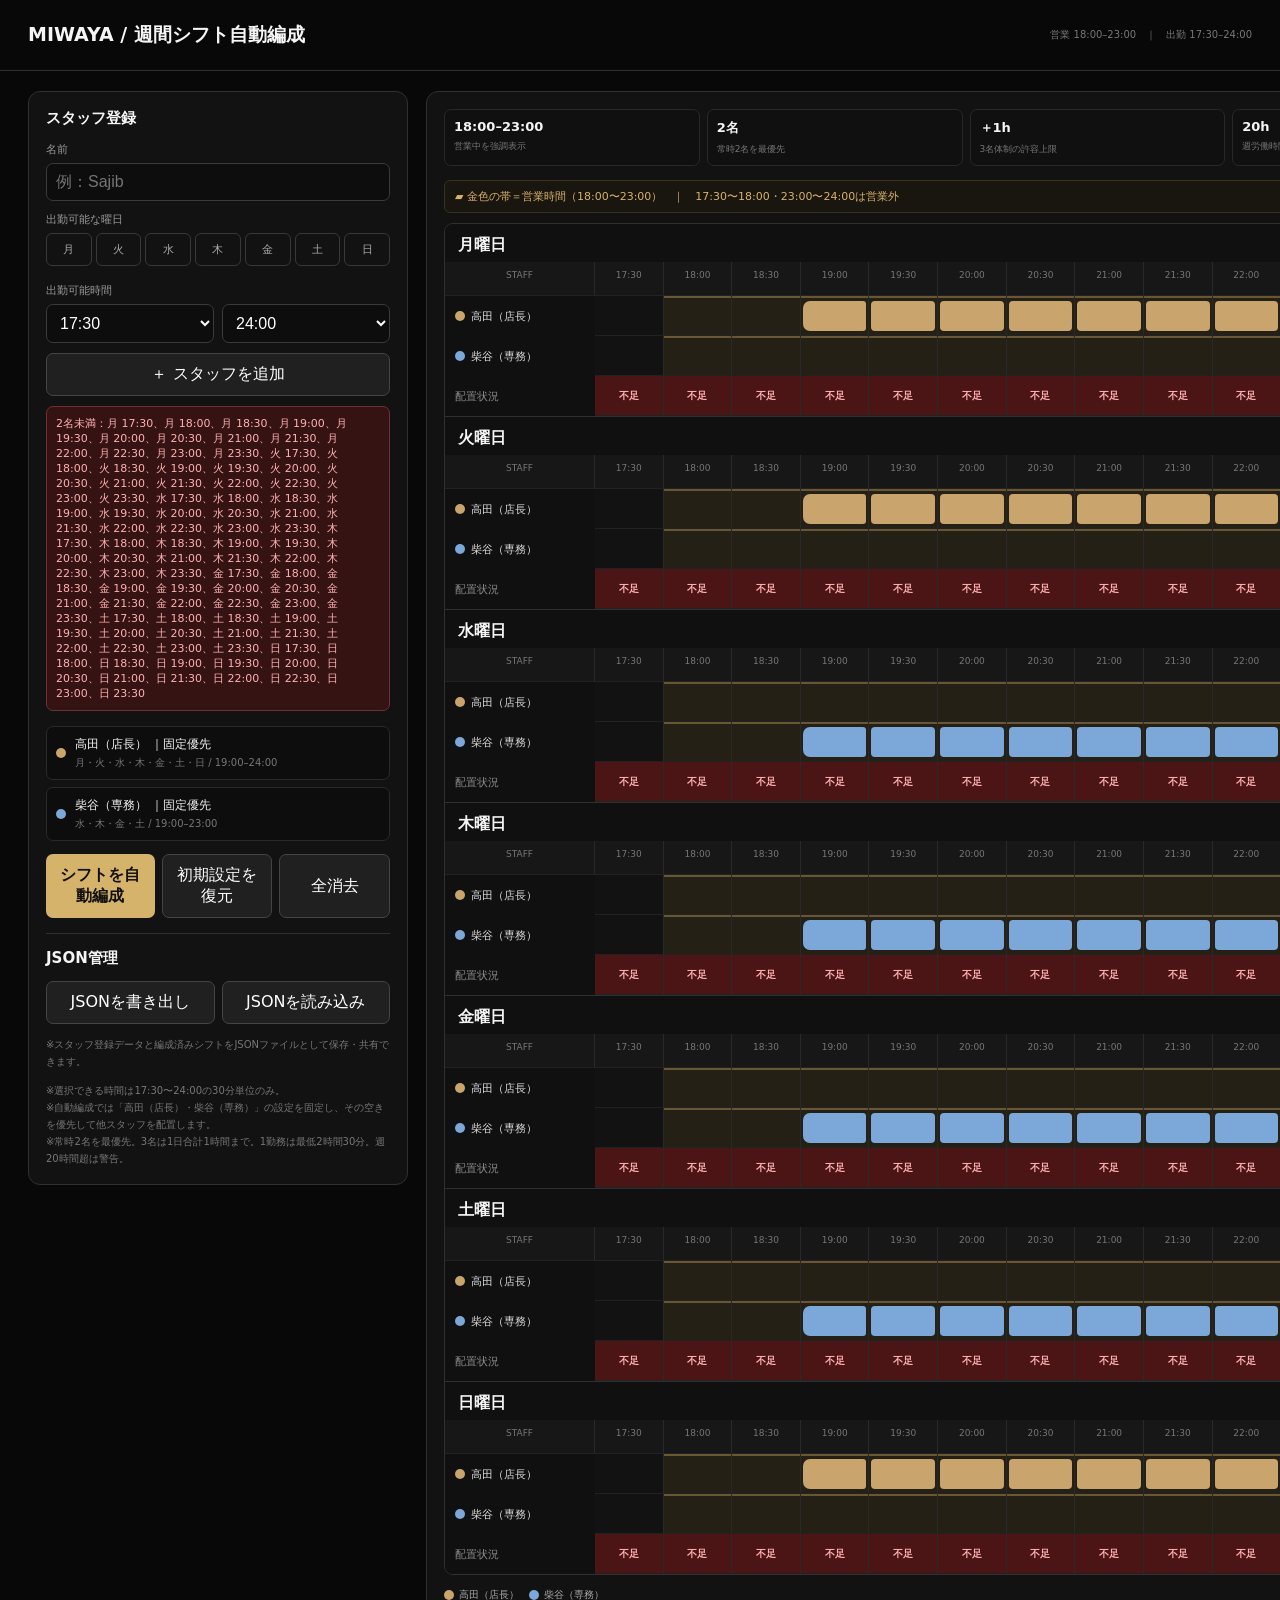
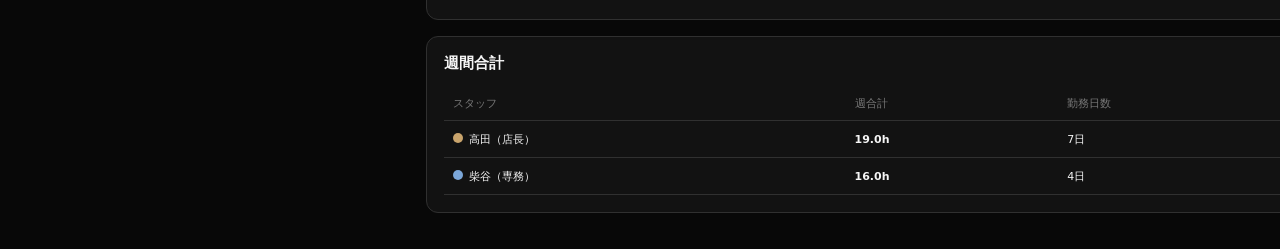
==== original/miwaya_shift_scheduler.html @ 5a9e6149 "Initial shift scheduler app" ====
<!DOCTYPE html>
<html lang="ja">
<head>
<meta charset="UTF-8">
<meta name="viewport" content="width=device-width, initial-scale=1.0">
<title>MIWAYA｜週間シフト自動編成</title>
<link rel="stylesheet" href="css/miwaya_shift_scheduler.css">
</head>
<body>
<header><h1>MIWAYA / 週間シフト自動編成</h1><div class="header-note">営業 18:00–23:00　｜　出勤 17:30–24:00</div></header>
<div class="wrap"><div class="grid">
<section>
<div class="panel">
<h2>スタッフ登録</h2>
<label>名前</label><input id="name" type="text" placeholder="例：Sajib">
<label style="margin-top:11px">出勤可能な曜日</label>
<div class="days" id="days">
<label class="daycheck"><input type="checkbox" value="0"><span>月</span></label><label class="daycheck"><input type="checkbox" value="1"><span>火</span></label>
<label class="daycheck"><input type="checkbox" value="2"><span>水</span></label><label class="daycheck"><input type="checkbox" value="3"><span>木</span></label>
<label class="daycheck"><input type="checkbox" value="4"><span>金</span></label><label class="daycheck"><input type="checkbox" value="5"><span>土</span></label>
<label class="daycheck"><input type="checkbox" value="6"><span>日</span></label></div>
<label style="margin-top:11px">出勤可能時間</label>
<div class="time-grid"><select id="from"></select><select id="to"></select></div>
<button id="add-person" class="btn secondary add" type="button">＋ スタッフを追加</button>
<div id="error" class="error"></div><div id="people" class="people"></div>
<div class="actions"><button id="generate" class="btn primary" type="button">シフトを自動編成</button><button id="load-demo" class="btn secondary" type="button">初期設定を復元</button><button id="clear-all" class="btn secondary" type="button">全消去</button></div>
<div class="data-actions">
<h2>JSON管理</h2>
<input id="import-json-file" class="visually-hidden" type="file" accept="application/json,.json">
<div class="actions"><button id="export-json" class="btn secondary" type="button">JSONを書き出し</button><button id="import-json" class="btn secondary" type="button">JSONを読み込み</button></div>
<div id="data-status" class="data-status"></div>
<div class="notice">※スタッフ登録データと編成済みシフトをJSONファイルとして保存・共有できます。</div>
</div>
<div class="notice">※選択できる時間は17:30〜24:00の30分単位のみ。<br>※自動編成では「高田（店長）・柴谷（専務）」の設定を固定し、その空きを優先して他スタッフを配置します。<br>※常時2名を最優先。3名は1日合計1時間まで。1勤務は最低2時間30分。週20時間超は警告。</div>
</div>
</section>
<section>
<div class="panel">
<div class="constraints">
<div class="constraint"><b>18:00–23:00</b><span>営業中を強調表示</span></div><div class="constraint"><b>2名</b><span>常時2名を最優先</span></div><div class="constraint"><b>＋1h</b><span>3名体制の許容上限</span></div><div class="constraint"><b>20h</b><span>週労働時間の目標上限</span></div>
</div>
<div class="open-label">▰ 金色の帯＝営業時間（18:00〜23:00）　｜　17:30〜18:00・23:00〜24:00は営業外</div>
<div class="schedule-wrap"><div id="schedule" class="schedule"><div class="empty">スタッフを登録して「シフトを自動編成」を押してください。</div></div></div>
<div id="legend" class="legend"></div>
</div>
<div class="panel summary"><h2>週間合計</h2><div id="summary"><div class="empty">まだ編成されていません。</div></div></div>
</section>
</div></div>

<script src="js/miwaya_shift_scheduler.js" defer></script>
</body>
</html>
---- original/css/miwaya_shift_scheduler.css ----
:root{--bg:#080808;--panel:#121212;--panel2:#181818;--line:#303030;--text:#f5f5f5;--muted:#999;--gold:#d6b36a;--danger:#ef5350;--open:#252015}
*{box-sizing:border-box}body{margin:0;background:var(--bg);color:var(--text);font-family:Inter,"Noto Sans JP",system-ui,sans-serif}
header{padding:22px 28px;border-bottom:1px solid var(--line);display:flex;justify-content:space-between;align-items:center;gap:14px}
h1{font-size:19px;margin:0}.header-note{font-size:10px;color:#777;text-align:right;line-height:1.6}h2{font-size:15px;margin:0 0 14px}
.wrap{max-width:1900px;margin:auto;padding:20px 28px}.grid{display:grid;grid-template-columns:380px 1fr;gap:18px}
.panel{background:var(--panel);border:1px solid var(--line);border-radius:12px;padding:17px;margin-bottom:16px}
label{display:block;color:var(--muted);font-size:11px;margin-bottom:6px}
input[type=text],select{width:100%;background:#0d0d0d;border:1px solid #3a3a3a;color:#fff;border-radius:7px;padding:9px;font-size:16px}
.days{display:grid;grid-template-columns:repeat(7,1fr);gap:4px}.daycheck input{display:none}
.daycheck span{display:block;text-align:center;padding:8px 2px;border:1px solid #383838;border-radius:6px;color:#aaa;font-size:11px;cursor:pointer}
.daycheck input:checked+span{border-color:var(--gold);background:#2a2419;color:#fff}
.time-grid{display:grid;grid-template-columns:1fr 1fr;gap:8px}.timebox{background:#0d0d0d;border:1px solid #3a3a3a;border-radius:7px;padding:8px;color:#fff}
button{font:inherit}.btn{border-radius:7px;padding:10px 13px;cursor:pointer;min-height:42px}.primary{background:var(--gold);border:0;color:#111;font-weight:700}.secondary{background:#202020;border:1px solid #444;color:#fff}.add{width:100%;margin-top:10px}
.people{margin-top:15px;display:flex;flex-direction:column;gap:7px;max-height:430px;overflow:auto}
.person{display:flex;align-items:center;gap:9px;background:#0d0d0d;border:1px solid #292929;border-radius:7px;padding:9px}.dot{width:10px;height:10px;border-radius:50%;flex:none}
.pinfo{flex:1;min-width:0}.pname{font-size:12px}.psub{font-size:10px;color:#777;margin-top:3px;white-space:pre-line}.remove{background:none;border:0;color:#777;cursor:pointer}
.actions{display:flex;gap:7px;flex-wrap:wrap;margin-top:13px}.actions .btn{flex:1}
.notice{font-size:10px;line-height:1.7;color:#777;margin-top:12px}.error{display:none;margin-top:10px;background:#351313;border:1px solid #713030;color:#ffb1b1;padding:9px;border-radius:7px;font-size:11px}
.data-actions{margin-top:15px;padding-top:15px;border-top:1px solid var(--line)}
.data-actions h2{margin-bottom:10px}.visually-hidden{position:absolute;width:1px;height:1px;padding:0;margin:-1px;overflow:hidden;clip:rect(0 0 0 0);white-space:nowrap;border:0}
.data-status{display:none;margin-top:9px;color:#9bd29b;background:#132013;border:1px solid #304f30;border-radius:7px;padding:8px 9px;font-size:11px}
.schedule-wrap{overflow:auto;border:1px solid var(--line);border-radius:9px}.schedule{min-width:1042px}
.day{border-bottom:1px solid var(--line)}.day:last-child{border:0}.daytitle{height:38px;padding:11px 13px;background:#101010;font-weight:700;position:sticky;left:0;z-index:3}
.timeline{display:grid;grid-template-columns:150px repeat(13,minmax(68px,1fr))}
.head{height:34px;background:#171717}.cell{border-right:1px solid #292929;border-bottom:1px solid #222;font-size:9px;color:#777;text-align:center;padding:8px 2px}
.namecell{display:flex;align-items:center;gap:6px;text-align:left;padding:0 10px;color:#ddd;font-size:11px;background:#101010;position:sticky;left:0;z-index:2}
.slot{height:40px;border-right:1px solid #292929;border-bottom:1px solid #222;position:relative}
.open-slot{background:var(--open)}
.open-slot::before{content:"";position:absolute;left:0;right:0;top:0;height:2px;background:#8e7545;opacity:.65}
.work{height:30px;margin:5px 2px;border-radius:4px}.start{border-radius:7px 3px 3px 7px}.end{border-radius:3px 7px 7px 3px}
.cover{height:40px;border-bottom:1px solid #222;border-right:1px solid #292929;display:flex;align-items:center;justify-content:center;font-size:10px;font-weight:700}
.cover.ok{color:#8fc58f}.cover.triple{color:#d9bb6e;background:#292415}.cover.short{color:#777}.cover.missing{background:#4b1515;color:#ffb0b0}
.legend{display:flex;flex-wrap:wrap;gap:10px;margin-top:13px}.legend-item{font-size:10px;color:#aaa;display:flex;align-items:center;gap:5px}
.open-label{font-size:11px;color:#d8b36a;margin:0 0 10px;padding:8px 10px;background:#19150f;border:1px solid #3b301e;border-radius:6px}
.summary table{width:100%;border-collapse:collapse}.summary th,.summary td{padding:9px;border-bottom:1px solid var(--line);font-size:11px;text-align:left}.summary th{color:#777;font-weight:500}
.badge{display:inline-block;padding:4px 7px;border-radius:5px;background:#192219;color:#9bd29b;font-size:9px}.badge.warn{background:#8b2525;color:#fff}
.empty{text-align:center;color:#666;padding:25px;font-size:11px}
.constraints{display:grid;grid-template-columns:repeat(4,1fr);gap:7px;margin-bottom:14px}.constraint{background:#101010;border:1px solid #282828;border-radius:7px;padding:9px}.constraint b{display:block;font-size:13px}.constraint span{font-size:9px;color:#777}
.desktop-schedule{display:block}.mobile-schedule{display:none}
.mobile-day{border-bottom:1px solid var(--line);padding:12px}.mobile-day:last-child{border:0}.mobile-day-title{font-weight:700;margin-bottom:10px}
.mobile-staff{display:flex;flex-direction:column;gap:8px;margin-bottom:12px}.mobile-shift{display:flex;align-items:center;justify-content:space-between;gap:12px;background:#0d0d0d;border:1px solid #292929;border-radius:7px;padding:9px 10px}.mobile-shift-name{display:flex;align-items:center;gap:7px;min-width:0;font-size:12px}.mobile-shift-name span:last-child{overflow:hidden;text-overflow:ellipsis;white-space:nowrap}.mobile-shift-time{flex:none;color:#ddd;font-size:12px}.mobile-none{color:#666;font-size:11px;padding:4px 0}
.mobile-cover-grid{display:grid;grid-template-columns:repeat(2,1fr);gap:6px}.mobile-cover{display:flex;align-items:center;justify-content:space-between;gap:8px;border:1px solid #292929;border-radius:6px;padding:7px 8px;background:#101010;font-size:11px}.mobile-cover.ok{color:#8fc58f}.mobile-cover.triple{color:#d9bb6e;background:#292415}.mobile-cover.missing{background:#4b1515;color:#ffb0b0}.mobile-cover-time{color:#888}
@media(max-width:950px){header{align-items:flex-start}.grid{grid-template-columns:1fr}.wrap{padding:12px}.constraints{grid-template-columns:repeat(2,1fr)}}
@media(max-width:720px){
 header{padding:16px;flex-direction:column}.header-note{text-align:left}h1{font-size:17px}.panel{border-radius:8px;padding:14px}.days{gap:6px}.daycheck span{padding:10px 2px}.actions{display:grid;grid-template-columns:1fr}.people{max-height:none}.open-label{font-size:10px;line-height:1.6}.schedule-wrap{overflow:visible}.schedule{min-width:0}.desktop-schedule{display:none}.mobile-schedule{display:block}.legend{gap:8px}.summary{overflow:auto}.summary table{min-width:420px}.mobile-cover-grid{grid-template-columns:1fr}
}
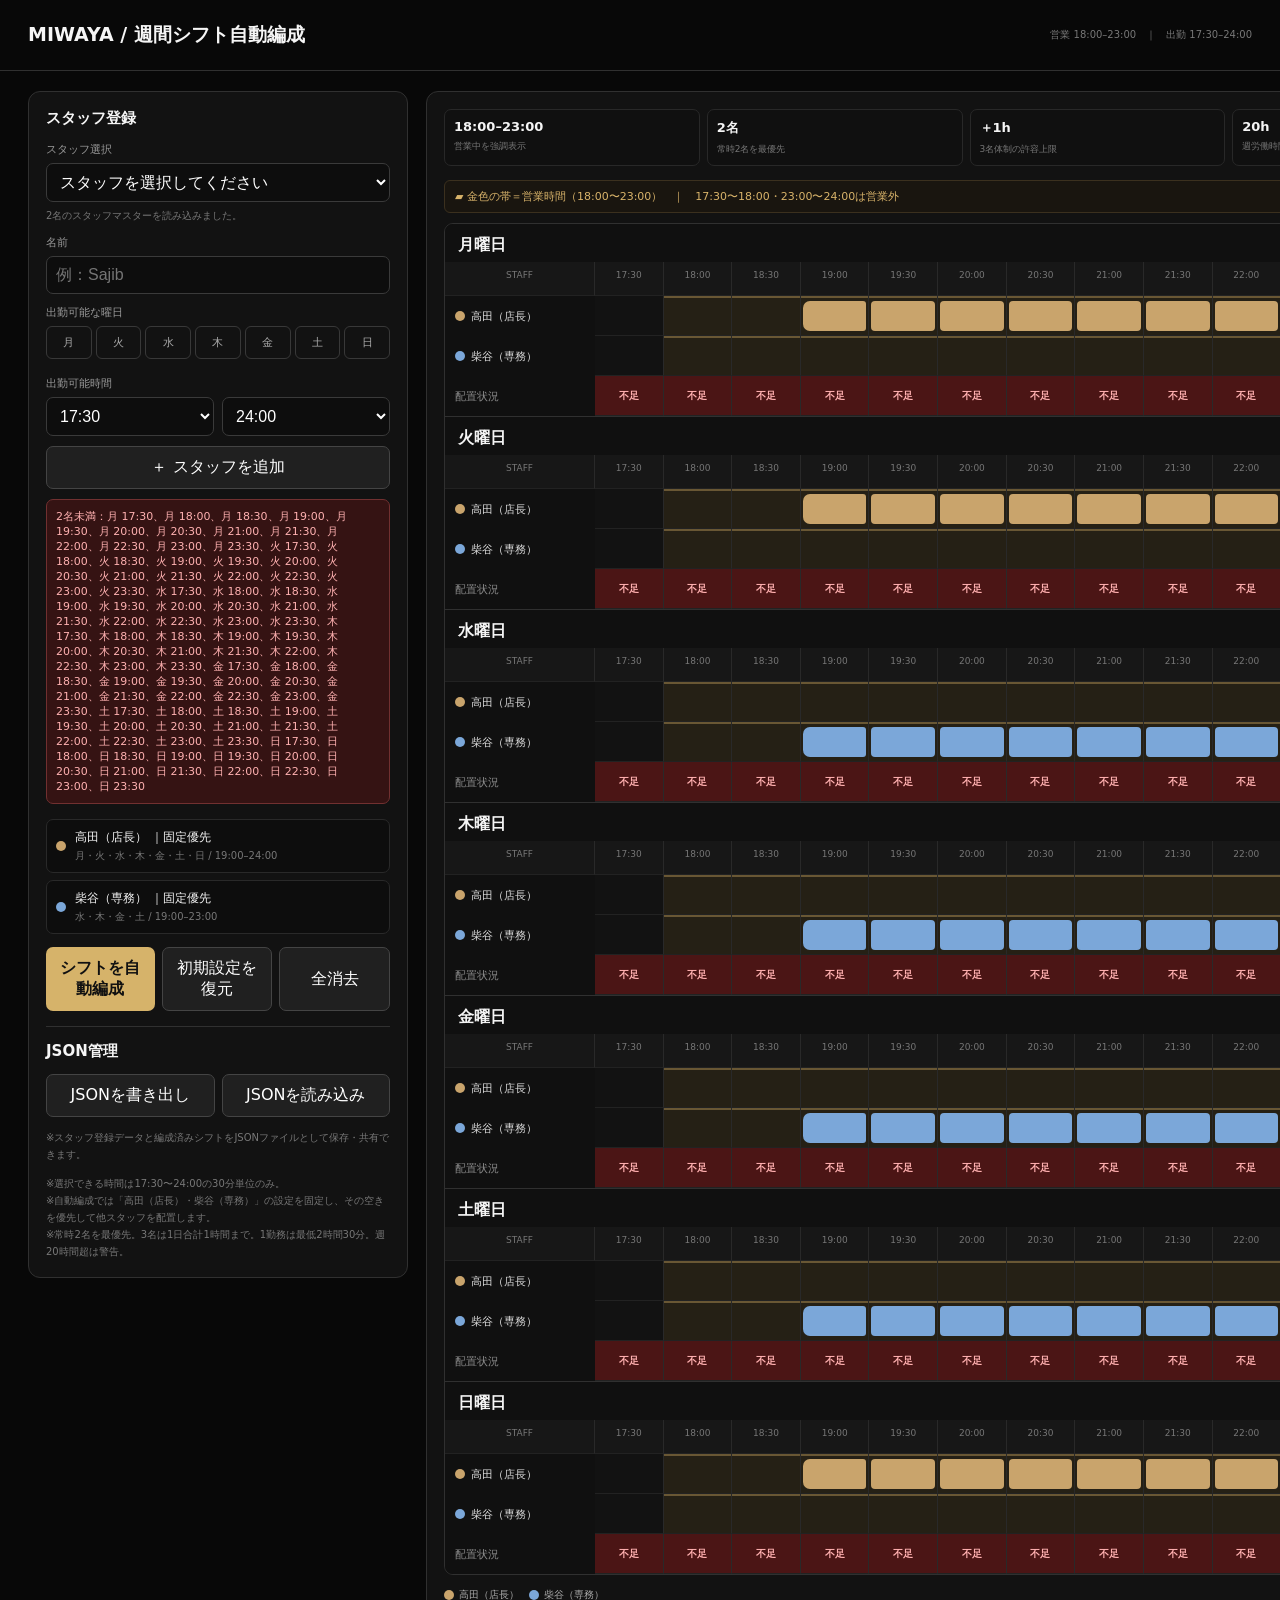
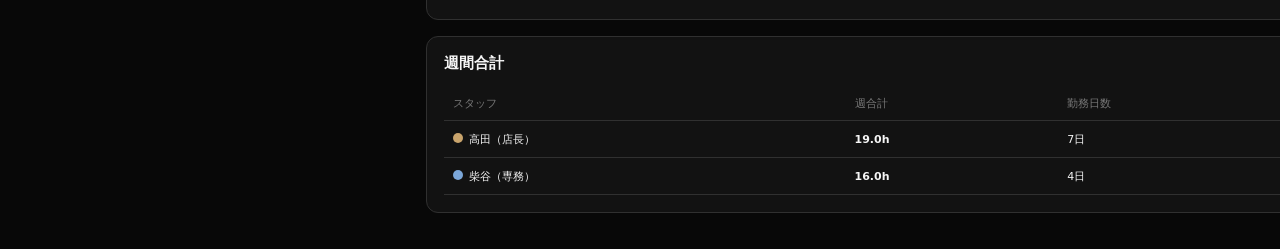
==== commit 3c0d5ce9: "Add staff master CSV selection" ====
--- a/original/miwaya_shift_scheduler.html
+++ b/original/miwaya_shift_scheduler.html
@@ -12,6 +12,9 @@
 <section>
 <div class="panel">
 <h2>スタッフ登録</h2>
+<label>スタッフ選択</label>
+<select id="staff-master"><option value="">スタッフマスターを読み込み中...</option></select>
+<div id="staff-master-status" class="master-status"></div>
 <label>名前</label><input id="name" type="text" placeholder="例：Sajib">
 <label style="margin-top:11px">出勤可能な曜日</label>
 <div class="days" id="days">
@@ -29,6 +32,11 @@
 <input id="import-json-file" class="visually-hidden" type="file" accept="application/json,.json">
 <div class="actions"><button id="export-json" class="btn secondary" type="button">JSONを書き出し</button><button id="import-json" class="btn secondary" type="button">JSONを読み込み</button></div>
 <div id="data-status" class="data-status"></div>
+<div id="json-preview" class="json-preview" hidden>
+<label for="json-preview-text">書き出し内容</label>
+<textarea id="json-preview-text" readonly></textarea>
+<div class="actions"><button id="share-json" class="btn primary" type="button">共有する</button><button id="copy-json" class="btn secondary" type="button">コピー</button><button id="download-json" class="btn secondary" type="button">再ダウンロード</button></div>
+</div>
 <div class="notice">※スタッフ登録データと編成済みシフトをJSONファイルとして保存・共有できます。</div>
 </div>
 <div class="notice">※選択できる時間は17:30〜24:00の30分単位のみ。<br>※自動編成では「高田（店長）・柴谷（専務）」の設定を固定し、その空きを優先して他スタッフを配置します。<br>※常時2名を最優先。3名は1日合計1時間まで。1勤務は最低2時間30分。週20時間超は警告。</div>
--- a/original/css/miwaya_shift_scheduler.css
+++ b/original/css/miwaya_shift_scheduler.css
@@ -6,6 +6,7 @@
 .panel{background:var(--panel);border:1px solid var(--line);border-radius:12px;padding:17px;margin-bottom:16px}
 label{display:block;color:var(--muted);font-size:11px;margin-bottom:6px}
 input[type=text],select{width:100%;background:#0d0d0d;border:1px solid #3a3a3a;color:#fff;border-radius:7px;padding:9px;font-size:16px}
+.master-status{color:#777;font-size:10px;line-height:1.6;margin:6px 0 11px}
 .days{display:grid;grid-template-columns:repeat(7,1fr);gap:4px}.daycheck input{display:none}
 .daycheck span{display:block;text-align:center;padding:8px 2px;border:1px solid #383838;border-radius:6px;color:#aaa;font-size:11px;cursor:pointer}
 .daycheck input:checked+span{border-color:var(--gold);background:#2a2419;color:#fff}
@@ -19,6 +20,8 @@
 .data-actions{margin-top:15px;padding-top:15px;border-top:1px solid var(--line)}
 .data-actions h2{margin-bottom:10px}.visually-hidden{position:absolute;width:1px;height:1px;padding:0;margin:-1px;overflow:hidden;clip:rect(0 0 0 0);white-space:nowrap;border:0}
 .data-status{display:none;margin-top:9px;color:#9bd29b;background:#132013;border:1px solid #304f30;border-radius:7px;padding:8px 9px;font-size:11px}
+.json-preview{margin-top:12px;background:#0d0d0d;border:1px solid #292929;border-radius:7px;padding:10px}
+.json-preview textarea{width:100%;min-height:160px;max-height:260px;resize:vertical;background:#080808;border:1px solid #303030;border-radius:6px;color:#ddd;font:11px/1.5 ui-monospace,SFMono-Regular,Menlo,Consolas,monospace;padding:9px}
 .schedule-wrap{overflow:auto;border:1px solid var(--line);border-radius:9px}.schedule{min-width:1042px}
 .day{border-bottom:1px solid var(--line)}.day:last-child{border:0}.daytitle{height:38px;padding:11px 13px;background:#101010;font-weight:700;position:sticky;left:0;z-index:3}
 .timeline{display:grid;grid-template-columns:150px repeat(13,minmax(68px,1fr))}
@@ -37,10 +40,13 @@
 .empty{text-align:center;color:#666;padding:25px;font-size:11px}
 .constraints{display:grid;grid-template-columns:repeat(4,1fr);gap:7px;margin-bottom:14px}.constraint{background:#101010;border:1px solid #282828;border-radius:7px;padding:9px}.constraint b{display:block;font-size:13px}.constraint span{font-size:9px;color:#777}
 .desktop-schedule{display:block}.mobile-schedule{display:none}
-.mobile-day{border-bottom:1px solid var(--line);padding:12px}.mobile-day:last-child{border:0}.mobile-day-title{font-weight:700;margin-bottom:10px}
-.mobile-staff{display:flex;flex-direction:column;gap:8px;margin-bottom:12px}.mobile-shift{display:flex;align-items:center;justify-content:space-between;gap:12px;background:#0d0d0d;border:1px solid #292929;border-radius:7px;padding:9px 10px}.mobile-shift-name{display:flex;align-items:center;gap:7px;min-width:0;font-size:12px}.mobile-shift-name span:last-child{overflow:hidden;text-overflow:ellipsis;white-space:nowrap}.mobile-shift-time{flex:none;color:#ddd;font-size:12px}.mobile-none{color:#666;font-size:11px;padding:4px 0}
+.mobile-day{border-bottom:1px solid var(--line);background:#101010}.mobile-day:last-child{border:0}.mobile-day-title{font-weight:700;padding:11px 12px;border-bottom:1px solid #252525;background:#0f0f0f;color:#f5f5f5}
+.mobile-day-body{padding:10px 12px 12px}.mobile-axis{display:grid;grid-template-columns:repeat(13,1fr);margin-bottom:9px;border:1px solid #292929;border-radius:6px;overflow:hidden;background:#171717}.mobile-axis span{min-width:0;padding:6px 0;border-right:1px solid #292929;color:#777;font-size:8px;text-align:center}.mobile-axis span:last-child{border-right:0}
+.mobile-staff{display:flex;flex-direction:column;gap:9px;margin-bottom:12px}.mobile-shift{background:#0d0d0d;border:1px solid #292929;border-radius:7px;padding:9px 10px}.mobile-shift-head{display:flex;align-items:center;justify-content:space-between;gap:12px;margin-bottom:8px}.mobile-shift-name{display:flex;align-items:center;gap:7px;min-width:0;font-size:12px}.mobile-shift-name span:last-child{overflow:hidden;text-overflow:ellipsis;white-space:nowrap}.mobile-shift-time{flex:none;color:#ddd;font-size:12px}
+.mobile-bar{display:grid;grid-template-columns:repeat(13,1fr);height:24px;border:1px solid #292929;border-radius:6px;overflow:hidden;background:#0a0a0a}.mobile-bar-cell{position:relative;border-right:1px solid #242424;background:#0c0c0c}.mobile-bar-cell:last-child{border-right:0}.mobile-bar-cell.open{background:var(--open)}.mobile-bar-cell.open::before{content:"";position:absolute;left:0;right:0;top:0;height:2px;background:#8e7545;opacity:.65}.mobile-bar-cell.on::after{content:"";position:absolute;left:2px;right:2px;top:5px;bottom:5px;border-radius:4px;background:var(--staff-color)}
+.mobile-none{color:#666;font-size:11px;padding:4px 0 8px}
 .mobile-cover-grid{display:grid;grid-template-columns:repeat(2,1fr);gap:6px}.mobile-cover{display:flex;align-items:center;justify-content:space-between;gap:8px;border:1px solid #292929;border-radius:6px;padding:7px 8px;background:#101010;font-size:11px}.mobile-cover.ok{color:#8fc58f}.mobile-cover.triple{color:#d9bb6e;background:#292415}.mobile-cover.missing{background:#4b1515;color:#ffb0b0}.mobile-cover-time{color:#888}
 @media(max-width:950px){header{align-items:flex-start}.grid{grid-template-columns:1fr}.wrap{padding:12px}.constraints{grid-template-columns:repeat(2,1fr)}}
 @media(max-width:720px){
- header{padding:16px;flex-direction:column}.header-note{text-align:left}h1{font-size:17px}.panel{border-radius:8px;padding:14px}.days{gap:6px}.daycheck span{padding:10px 2px}.actions{display:grid;grid-template-columns:1fr}.people{max-height:none}.open-label{font-size:10px;line-height:1.6}.schedule-wrap{overflow:visible}.schedule{min-width:0}.desktop-schedule{display:none}.mobile-schedule{display:block}.legend{gap:8px}.summary{overflow:auto}.summary table{min-width:420px}.mobile-cover-grid{grid-template-columns:1fr}
+ header{padding:16px;flex-direction:column}.header-note{text-align:left}h1{font-size:17px}.panel{border-radius:8px;padding:14px}.days{gap:6px}.daycheck span{padding:10px 2px}.actions{display:grid;grid-template-columns:1fr}.people{max-height:none}.open-label{font-size:10px;line-height:1.6}.schedule-wrap{overflow:hidden}.schedule{min-width:0}.desktop-schedule{display:none}.mobile-schedule{display:block}.legend{gap:8px}.summary{overflow:auto}.summary table{min-width:420px}.mobile-cover-grid{grid-template-columns:1fr}
 }
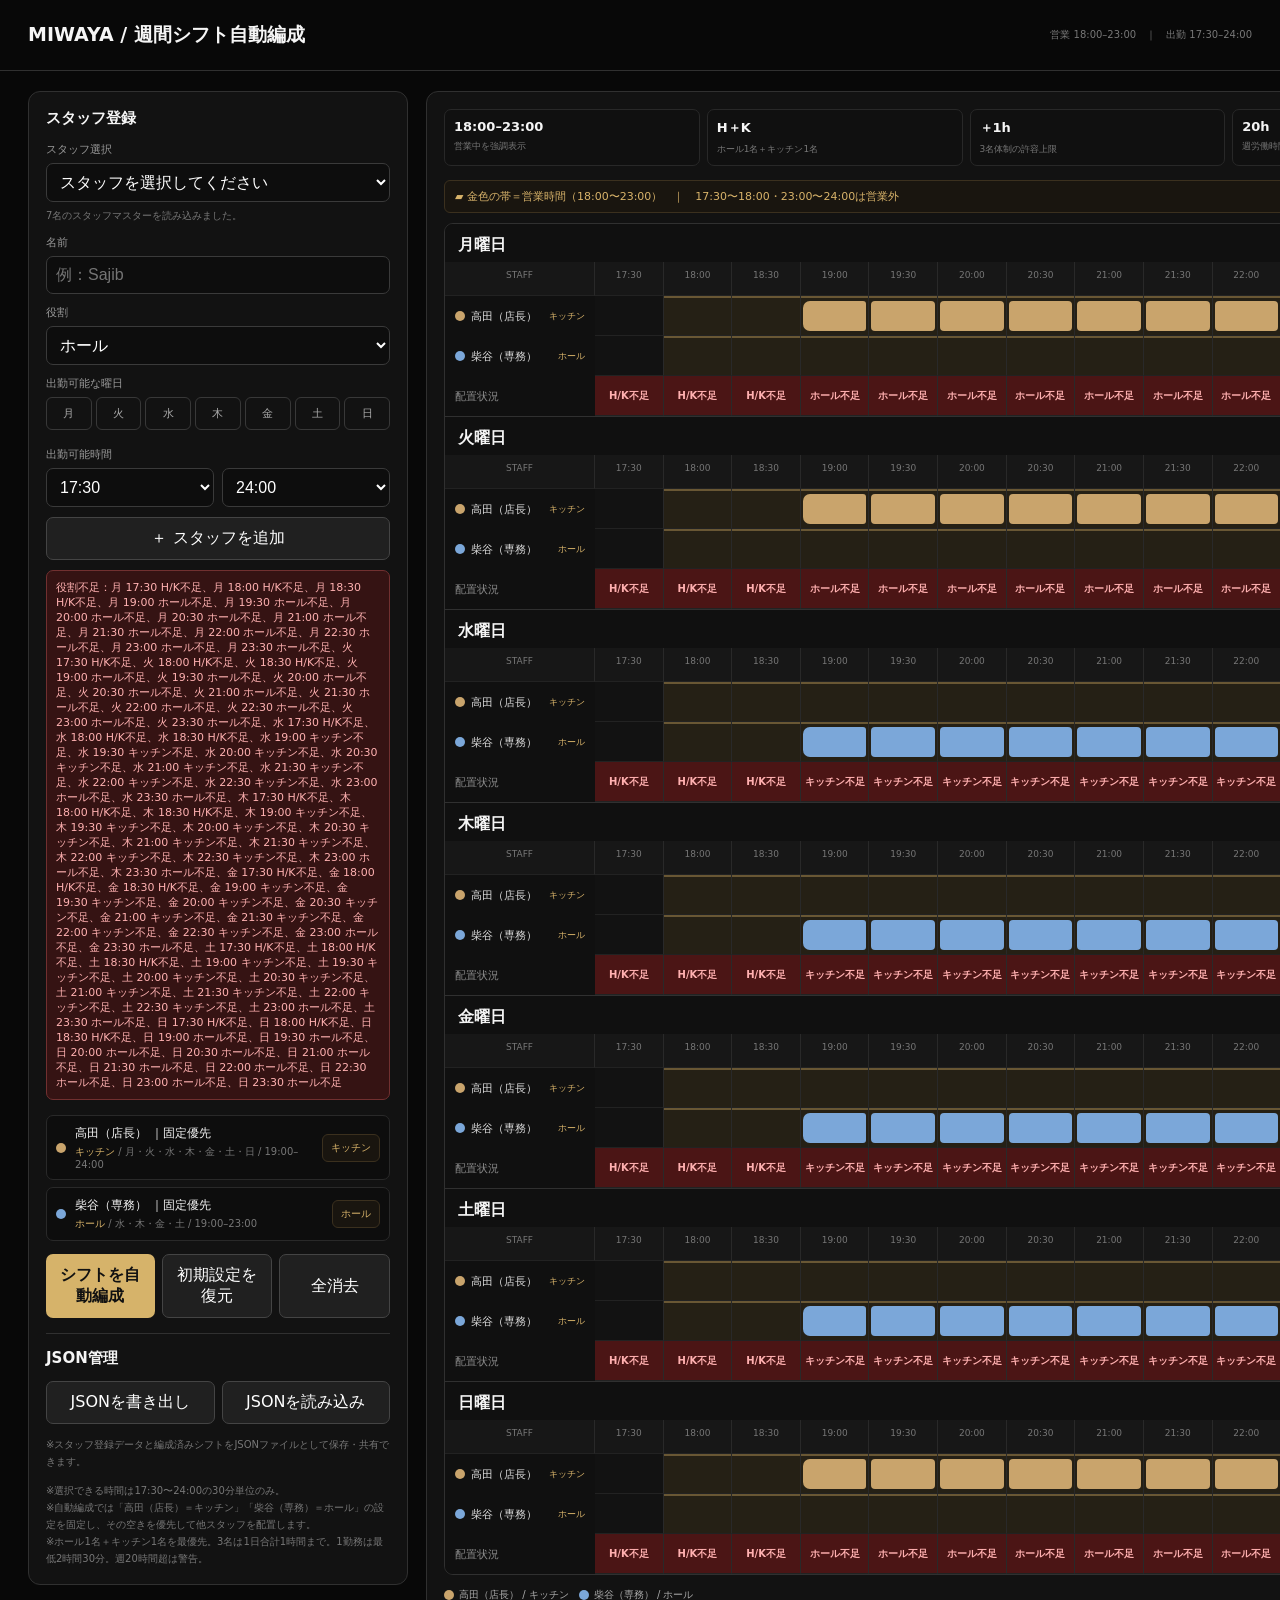
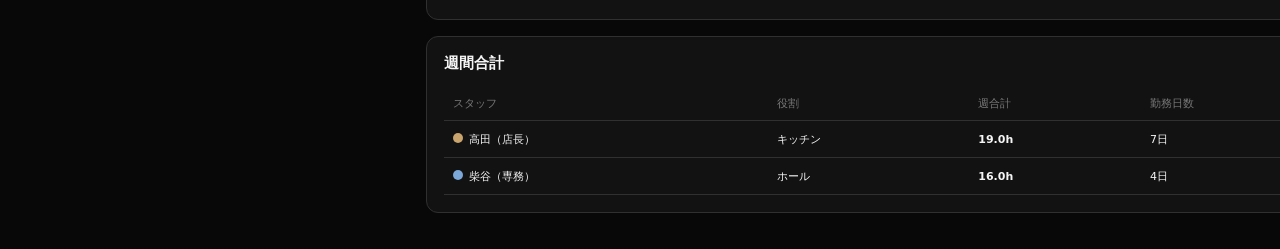
==== commit 355d4b86: "Add hall and kitchen role scheduling" ====
--- a/original/miwaya_shift_scheduler.html
+++ b/original/miwaya_shift_scheduler.html
@@ -16,6 +16,8 @@
 <select id="staff-master"><option value="">スタッフマスターを読み込み中...</option></select>
 <div id="staff-master-status" class="master-status"></div>
 <label>名前</label><input id="name" type="text" placeholder="例：Sajib">
+<label style="margin-top:11px">役割</label>
+<select id="role"><option value="hall">ホール</option><option value="kitchen">キッチン</option></select>
 <label style="margin-top:11px">出勤可能な曜日</label>
 <div class="days" id="days">
 <label class="daycheck"><input type="checkbox" value="0"><span>月</span></label><label class="daycheck"><input type="checkbox" value="1"><span>火</span></label>
@@ -39,13 +41,13 @@
 </div>
 <div class="notice">※スタッフ登録データと編成済みシフトをJSONファイルとして保存・共有できます。</div>
 </div>
-<div class="notice">※選択できる時間は17:30〜24:00の30分単位のみ。<br>※自動編成では「高田（店長）・柴谷（専務）」の設定を固定し、その空きを優先して他スタッフを配置します。<br>※常時2名を最優先。3名は1日合計1時間まで。1勤務は最低2時間30分。週20時間超は警告。</div>
+<div class="notice">※選択できる時間は17:30〜24:00の30分単位のみ。<br>※自動編成では「高田（店長）＝キッチン」「柴谷（専務）＝ホール」の設定を固定し、その空きを優先して他スタッフを配置します。<br>※ホール1名＋キッチン1名を最優先。3名は1日合計1時間まで。1勤務は最低2時間30分。週20時間超は警告。</div>
 </div>
 </section>
 <section>
 <div class="panel">
 <div class="constraints">
-<div class="constraint"><b>18:00–23:00</b><span>営業中を強調表示</span></div><div class="constraint"><b>2名</b><span>常時2名を最優先</span></div><div class="constraint"><b>＋1h</b><span>3名体制の許容上限</span></div><div class="constraint"><b>20h</b><span>週労働時間の目標上限</span></div>
+<div class="constraint"><b>18:00–23:00</b><span>営業中を強調表示</span></div><div class="constraint"><b>H＋K</b><span>ホール1名＋キッチン1名</span></div><div class="constraint"><b>＋1h</b><span>3名体制の許容上限</span></div><div class="constraint"><b>20h</b><span>週労働時間の目標上限</span></div>
 </div>
 <div class="open-label">▰ 金色の帯＝営業時間（18:00〜23:00）　｜　17:30〜18:00・23:00〜24:00は営業外</div>
 <div class="schedule-wrap"><div id="schedule" class="schedule"><div class="empty">スタッフを登録して「シフトを自動編成」を押してください。</div></div></div>
--- a/original/css/miwaya_shift_scheduler.css
+++ b/original/css/miwaya_shift_scheduler.css
@@ -14,7 +14,7 @@
 button{font:inherit}.btn{border-radius:7px;padding:10px 13px;cursor:pointer;min-height:42px}.primary{background:var(--gold);border:0;color:#111;font-weight:700}.secondary{background:#202020;border:1px solid #444;color:#fff}.add{width:100%;margin-top:10px}
 .people{margin-top:15px;display:flex;flex-direction:column;gap:7px;max-height:430px;overflow:auto}
 .person{display:flex;align-items:center;gap:9px;background:#0d0d0d;border:1px solid #292929;border-radius:7px;padding:9px}.dot{width:10px;height:10px;border-radius:50%;flex:none}
-.pinfo{flex:1;min-width:0}.pname{font-size:12px}.psub{font-size:10px;color:#777;margin-top:3px;white-space:pre-line}.remove{background:none;border:0;color:#777;cursor:pointer}
+.pinfo{flex:1;min-width:0}.pname{font-size:12px}.psub{font-size:10px;color:#777;margin-top:3px;white-space:pre-line}.person-tools{display:flex;align-items:center;gap:6px}.role-select{width:auto;min-width:86px;padding:6px 8px;font-size:11px}.role-badge{display:inline-block;padding:6px 8px;border:1px solid #3b301e;border-radius:6px;background:#19150f;color:#d8b36a;font-size:10px;white-space:nowrap}.role-label,.role-mini{color:#d8b36a}.role-mini{margin-left:auto;font-size:9px}.remove{background:none;border:0;color:#777;cursor:pointer}
 .actions{display:flex;gap:7px;flex-wrap:wrap;margin-top:13px}.actions .btn{flex:1}
 .notice{font-size:10px;line-height:1.7;color:#777;margin-top:12px}.error{display:none;margin-top:10px;background:#351313;border:1px solid #713030;color:#ffb1b1;padding:9px;border-radius:7px;font-size:11px}
 .data-actions{margin-top:15px;padding-top:15px;border-top:1px solid var(--line)}
@@ -48,5 +48,5 @@
 .mobile-cover-grid{display:grid;grid-template-columns:repeat(2,1fr);gap:6px}.mobile-cover{display:flex;align-items:center;justify-content:space-between;gap:8px;border:1px solid #292929;border-radius:6px;padding:7px 8px;background:#101010;font-size:11px}.mobile-cover.ok{color:#8fc58f}.mobile-cover.triple{color:#d9bb6e;background:#292415}.mobile-cover.missing{background:#4b1515;color:#ffb0b0}.mobile-cover-time{color:#888}
 @media(max-width:950px){header{align-items:flex-start}.grid{grid-template-columns:1fr}.wrap{padding:12px}.constraints{grid-template-columns:repeat(2,1fr)}}
 @media(max-width:720px){
- header{padding:16px;flex-direction:column}.header-note{text-align:left}h1{font-size:17px}.panel{border-radius:8px;padding:14px}.days{gap:6px}.daycheck span{padding:10px 2px}.actions{display:grid;grid-template-columns:1fr}.people{max-height:none}.open-label{font-size:10px;line-height:1.6}.schedule-wrap{overflow:hidden}.schedule{min-width:0}.desktop-schedule{display:none}.mobile-schedule{display:block}.legend{gap:8px}.summary{overflow:auto}.summary table{min-width:420px}.mobile-cover-grid{grid-template-columns:1fr}
+ header{padding:16px;flex-direction:column}.header-note{text-align:left}h1{font-size:17px}.panel{border-radius:8px;padding:14px}.days{gap:6px}.daycheck span{padding:10px 2px}.actions{display:grid;grid-template-columns:1fr}.person{align-items:flex-start}.person-tools{flex-direction:column;align-items:flex-end}.people{max-height:none}.open-label{font-size:10px;line-height:1.6}.schedule-wrap{overflow:hidden}.schedule{min-width:0}.desktop-schedule{display:none}.mobile-schedule{display:block}.legend{gap:8px}.summary{overflow:auto}.summary table{min-width:520px}.mobile-cover-grid{grid-template-columns:1fr}
 }
